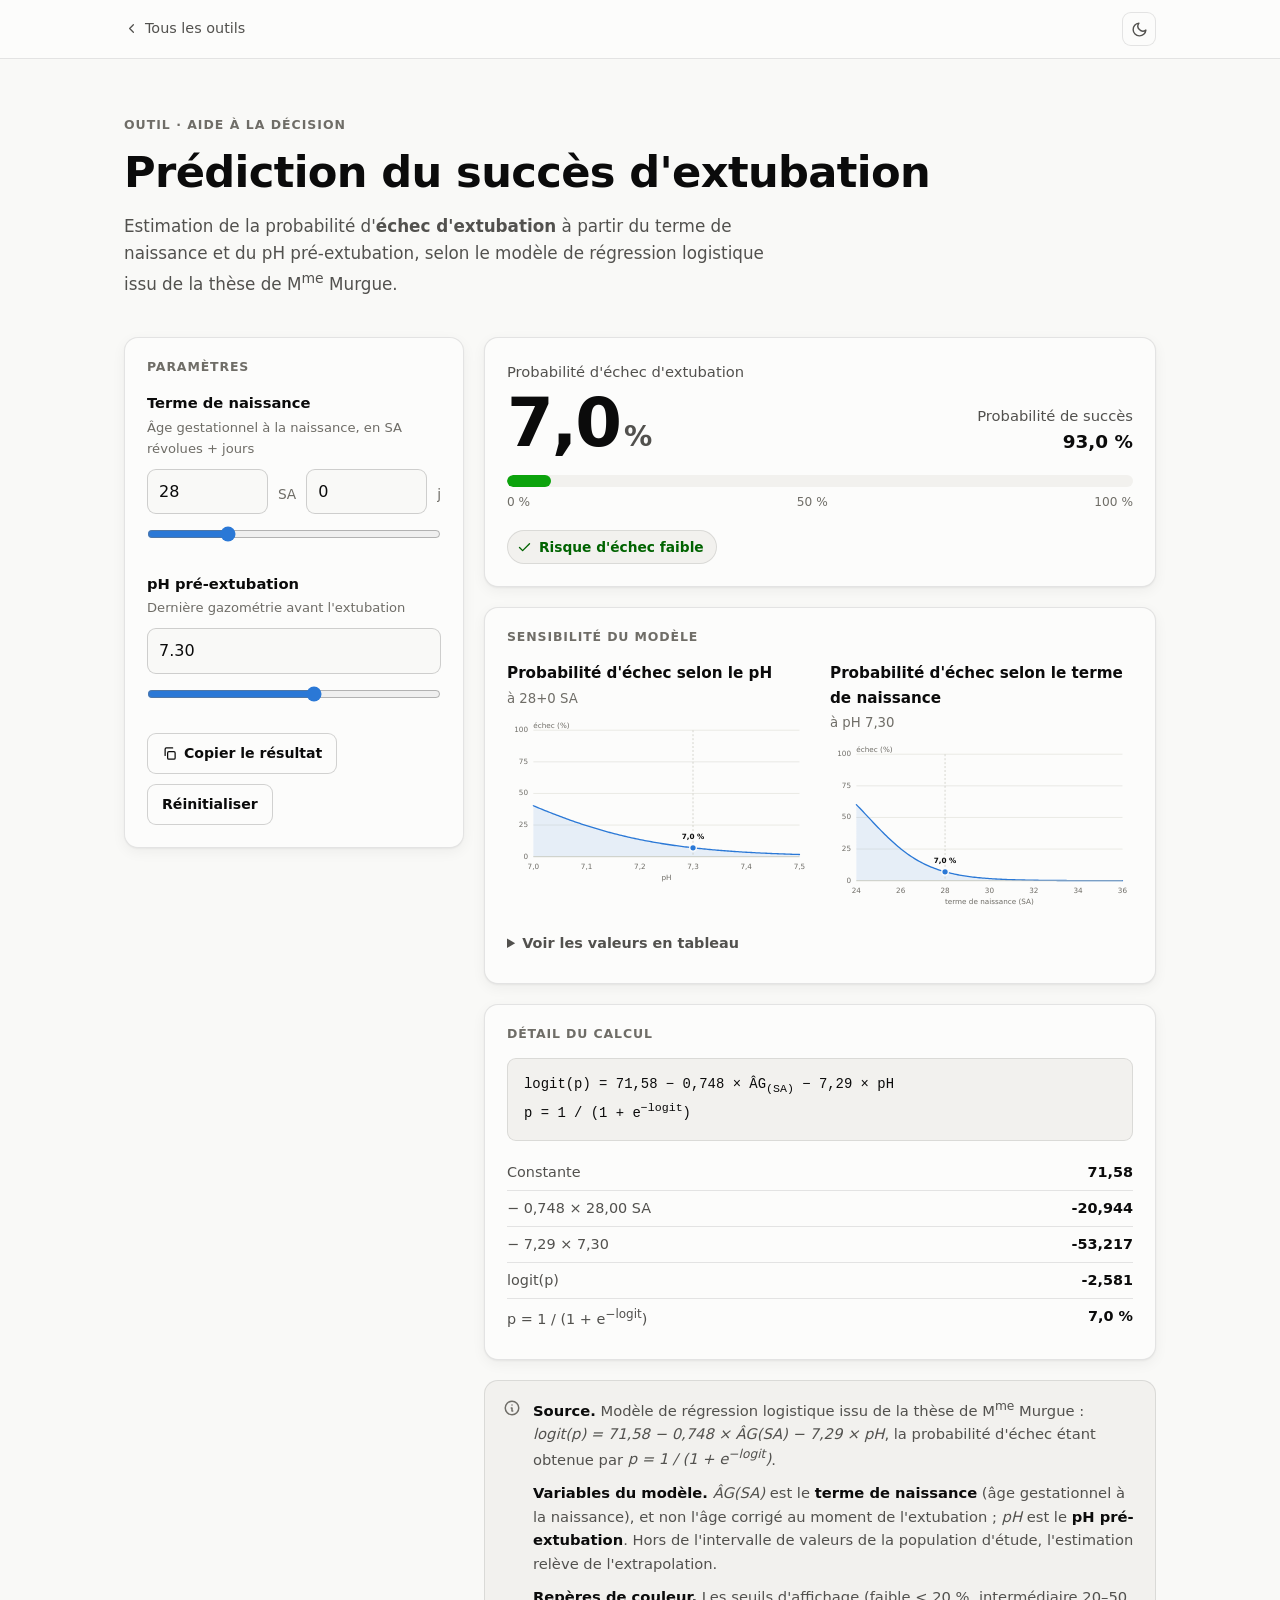
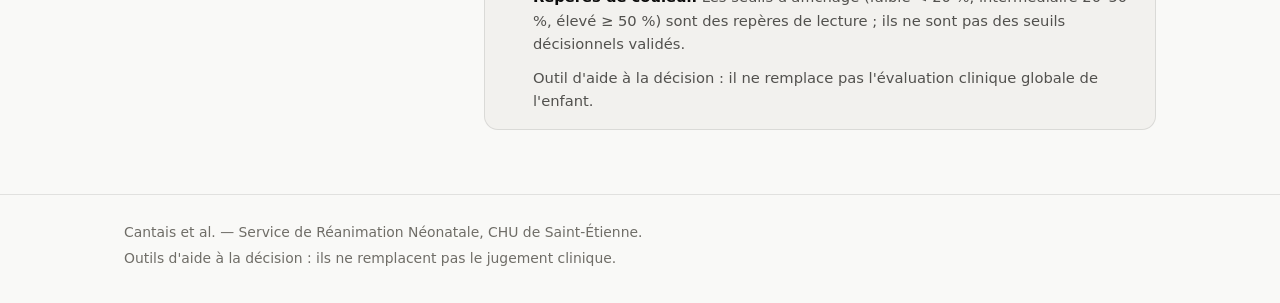
==== outils/extubation.html @ ab8a1454 "Site des outils du service de Réanimation Néonatale Page d'accueil à tuiles + premier outil : prédic" ====
<!DOCTYPE html>
<html lang="fr">
<head>
<meta charset="utf-8">
<meta name="viewport" content="width=device-width, initial-scale=1">
<title>Prédiction du succès d'extubation — Outils RNN</title>
<meta name="description" content="Probabilité d'échec d'extubation estimée à partir de l'âge gestationnel et du pH (modèle de régression logistique).">
<link rel="stylesheet" href="../assets/css/style.css">
<link rel="icon" href="data:image/svg+xml,<svg xmlns='http://www.w3.org/2000/svg' viewBox='0 0 100 100'><text y='.9em' font-size='90'>🍼</text></svg>">
<script src="../assets/js/theme.js"></script>
</head>
<body>

<header class="topbar">
  <div class="wrap topbar__inner">
    <a class="back-link" href="../index.html">
      <svg viewBox="0 0 24 24" fill="none" stroke="currentColor" stroke-width="2" stroke-linecap="round" stroke-linejoin="round" aria-hidden="true">
        <path d="M15 18l-6-6 6-6"/>
      </svg>
      Tous les outils
    </a>
    <span class="topbar__spacer"></span>
    <button class="theme-toggle" type="button" aria-label="Changer de thème">
      <svg class="icon-moon" viewBox="0 0 24 24" fill="none" stroke="currentColor" stroke-width="2" stroke-linecap="round" stroke-linejoin="round" aria-hidden="true">
        <path d="M21 12.8A9 9 0 1 1 11.2 3a7 7 0 0 0 9.8 9.8z"/>
      </svg>
      <svg class="icon-sun" viewBox="0 0 24 24" fill="none" stroke="currentColor" stroke-width="2" stroke-linecap="round" stroke-linejoin="round" aria-hidden="true">
        <circle cx="12" cy="12" r="4"/>
        <path d="M12 2v2M12 20v2M4.9 4.9l1.4 1.4M17.7 17.7l1.4 1.4M2 12h2M20 12h2M4.9 19.1l1.4-1.4M17.7 6.3l1.4-1.4"/>
      </svg>
    </button>
  </div>
</header>

<main class="wrap">

  <div class="page-head">
    <p class="eyebrow">Outil · Aide à la décision</p>
    <h1>Prédiction du succès d'extubation</h1>
    <p class="lead">
      Estimation de la probabilité d'<strong>échec d'extubation</strong> à partir du
      terme de naissance et du pH pré-extubation, selon le modèle de régression
      logistique issu de la thèse de M<sup>me</sup> Murgue.
    </p>
  </div>

  <div class="tool-grid">

    <!-- ============================ Saisie ============================ -->
    <form class="card" id="form" autocomplete="off">
      <h2 class="card__title">Paramètres</h2>

      <div class="field">
        <label class="field__label" for="ga-weeks">Terme de naissance</label>
        <span class="field__hint" id="ga-hint">Âge gestationnel à la naissance, en SA révolues + jours</span>
        <div class="inputs-row">
          <div style="flex:1 1 0">
            <input type="number" id="ga-weeks" inputmode="numeric" min="20" max="45" step="1" value="28" aria-describedby="ga-hint">
          </div>
          <span class="unit">SA</span>
          <div style="flex:1 1 0">
            <input type="number" id="ga-days" inputmode="numeric" min="0" max="6" step="1" value="0" aria-label="Jours">
          </div>
          <span class="unit">j</span>
        </div>
        <input type="range" id="ga-range" min="154" max="315" step="1" value="196" aria-label="Âge gestationnel, curseur">
        <p class="field__warn" id="ga-warn"></p>
      </div>

      <div class="field">
        <label class="field__label" for="ph">pH pré-extubation</label>
        <span class="field__hint" id="ph-hint">Dernière gazométrie avant l'extubation</span>
        <div class="inputs-row">
          <div style="flex:1 1 0">
            <input type="number" id="ph" inputmode="decimal" min="6.5" max="7.8" step="0.01" value="7.30" aria-describedby="ph-hint">
          </div>
        </div>
        <input type="range" id="ph-range" min="690" max="760" step="1" value="730" aria-label="pH, curseur">
        <p class="field__warn" id="ph-warn"></p>
      </div>

      <div style="margin-top:24px; display:flex; gap:10px; flex-wrap:wrap">
        <button class="btn" type="button" id="btn-copy">
          <svg viewBox="0 0 24 24" fill="none" stroke="currentColor" stroke-width="2" stroke-linecap="round" stroke-linejoin="round" aria-hidden="true">
            <rect x="9" y="9" width="12" height="12" rx="2"/><path d="M5 15V5a2 2 0 0 1 2-2h10"/>
          </svg>
          <span id="btn-copy-label">Copier le résultat</span>
        </button>
        <button class="btn" type="reset" id="btn-reset">Réinitialiser</button>
      </div>
    </form>

    <!-- =========================== Résultats =========================== -->
    <div class="stack">

      <section class="card result" aria-live="polite">
        <div class="result__head">
          <div>
            <p class="hero__label">Probabilité d'échec d'extubation</p>
            <p class="hero__value"><span id="out-prob">—</span><span class="pct">%</span></p>
          </div>
          <div class="hero__counter">
            Probabilité de succès<br>
            <strong id="out-success">—</strong>
          </div>
        </div>

        <div>
          <div class="meter">
            <div class="meter__fill" id="out-meter" data-level="good" style="width:0%"></div>
          </div>
          <div class="meter-scale"><span>0 %</span><span>50 %</span><span>100 %</span></div>
        </div>

        <div>
          <span class="badge" id="out-badge" data-level="good">
            <svg id="badge-icon" viewBox="0 0 24 24" fill="none" stroke="currentColor" stroke-width="2.2" stroke-linecap="round" stroke-linejoin="round" aria-hidden="true">
              <path d="M20 6L9 17l-5-5"/>
            </svg>
            <span id="badge-text">—</span>
          </span>
        </div>
      </section>

      <section class="card">
        <h2 class="card__title">Sensibilité du modèle</h2>
        <div class="charts">

          <figure class="chart" style="margin:0">
            <figcaption>
              <span class="chart__title">Probabilité d'échec selon le pH</span>
              <span class="chart__sub" id="chart-ph-sub">à âge gestationnel constant</span>
            </figcaption>
            <div class="chart__figure">
              <svg class="chart__svg" id="chart-ph" viewBox="0 0 460 250" role="img" aria-label="Courbe de la probabilité d'échec en fonction du pH"></svg>
              <div class="tooltip" id="tip-ph"></div>
            </div>
          </figure>

          <figure class="chart" style="margin:0">
            <figcaption>
              <span class="chart__title">Probabilité d'échec selon le terme de naissance</span>
              <span class="chart__sub" id="chart-ga-sub">à pH constant</span>
            </figcaption>
            <div class="chart__figure">
              <svg class="chart__svg" id="chart-ga" viewBox="0 0 460 250" role="img" aria-label="Courbe de la probabilité d'échec en fonction du terme de naissance"></svg>
              <div class="tooltip" id="tip-ga"></div>
            </div>
          </figure>

        </div>

        <details>
          <summary>Voir les valeurs en tableau</summary>
          <div class="table-scroll">
            <table>
              <caption class="sr-only">Probabilité d'échec d'extubation en fonction du pH, au terme de naissance saisi</caption>
              <thead>
                <tr><th scope="col">pH</th><th scope="col">Probabilité d'échec</th><th scope="col">Probabilité de succès</th></tr>
              </thead>
              <tbody id="table-ph"></tbody>
            </table>
          </div>
        </details>
      </section>

      <section class="card">
        <h2 class="card__title">Détail du calcul</h2>
        <p class="equation">
          logit(p) = 71,58 − 0,748 × ÂG<sub>(SA)</sub> − 7,29 × pH<br>
          p = 1 / (1 + e<sup>−logit</sup>)
        </p>
        <ul class="steps" id="steps"></ul>
      </section>

      <section class="notice">
        <svg viewBox="0 0 24 24" fill="none" stroke="currentColor" stroke-width="2" stroke-linecap="round" stroke-linejoin="round" aria-hidden="true">
          <circle cx="12" cy="12" r="9"/><path d="M12 8h.01M11 12h1v4h1"/>
        </svg>
        <div class="prose">
          <p>
            <strong>Source.</strong> Modèle de régression logistique issu de la thèse de
            M<sup>me</sup> Murgue : <em>logit(p) = 71,58 − 0,748 × ÂG(SA) − 7,29 × pH</em>,
            la probabilité d'échec étant obtenue par <em>p = 1 / (1 + e<sup>−logit</sup>)</em>.
          </p>
          <p>
            <strong>Variables du modèle.</strong> <em>ÂG(SA)</em> est le
            <strong>terme de naissance</strong> (âge gestationnel à la naissance), et non
            l'âge corrigé au moment de l'extubation ; <em>pH</em> est le <strong>pH
            pré-extubation</strong>. Hors de l'intervalle de valeurs de la population
            d'étude, l'estimation relève de l'extrapolation.
          </p>
          <p>
            <strong>Repères de couleur.</strong> Les seuils d'affichage (faible &lt; 20 %,
            intermédiaire 20–50 %, élevé ≥ 50 %) sont des repères de lecture ; ils ne sont
            pas des seuils décisionnels validés.
          </p>
          <p>
            Outil d'aide à la décision : il ne remplace pas l'évaluation clinique globale
            de l'enfant.
          </p>
        </div>
      </section>

    </div>
  </div>

</main>

<footer class="site-footer">
  <div class="wrap">
    <p>Cantais et al. — Service de Réanimation Néonatale, CHU de Saint-Étienne.</p>
    <p>Outils d'aide à la décision : ils ne remplacent pas le jugement clinique.</p>
  </div>
</footer>

<script src="../assets/js/extubation.js"></script>
</body>
</html>
---- assets/css/style.css ----
/* ==========================================================================
   Outils RNN — feuille de style commune
   Service de Réanimation Néonatale, CHU de Saint-Étienne
   ========================================================================== */

/* --- Jetons de couleur ---------------------------------------------------
   Le thème clair est défini sur :root nu. Le thème sombre est redéfini deux
   fois : sous prefers-color-scheme (réglage système) et sous [data-theme]
   (bascule manuelle), pour que la bascule gagne dans les deux sens.        */

:root {
  color-scheme: light;

  --plane:        #f9f9f7;
  --surface:      #fcfcfb;
  --surface-2:    #f2f1ee;
  --text-1:       #0b0b0b;
  --text-2:       #52514e;
  --muted:        #6f6d67;
  --border:       rgba(11, 11, 11, 0.10);
  --border-strong:rgba(11, 11, 11, 0.18);
  --grid:         #e1e0d9;
  --axis:         #c3c2b7;

  --accent:       #2a78d6;
  --accent-ink:   #184f95;
  --accent-wash:  rgba(42, 120, 214, 0.10);

  --series-1:     #2a78d6;

  --good:         #0ca30c;
  --warn:         #fab219;
  --crit:         #d03b3b;
  --good-ink:     #006300;
  --warn-ink:     #8a5a00;
  --crit-ink:     #a52323;

  --shadow-1: 0 1px 2px rgba(11, 11, 11, 0.05), 0 4px 14px rgba(11, 11, 11, 0.05);
  --shadow-2: 0 2px 4px rgba(11, 11, 11, 0.06), 0 12px 30px rgba(11, 11, 11, 0.10);

  --radius:   14px;
  --radius-s: 9px;
  --maxw:     1080px;

  --sans: system-ui, -apple-system, "Segoe UI", Roboto, sans-serif;
}

@media (prefers-color-scheme: dark) {
  :root:not([data-theme="light"]) {
    color-scheme: dark;

    --plane:        #0d0d0d;
    --surface:      #1a1a19;
    --surface-2:    #232322;
    --text-1:       #ffffff;
    --text-2:       #c3c2b7;
    --muted:        #939189;
    --border:       rgba(255, 255, 255, 0.10);
    --border-strong:rgba(255, 255, 255, 0.20);
    --grid:         #2c2c2a;
    --axis:         #383835;

    --accent:       #3987e5;
    --accent-ink:   #9ec5f4;
    --accent-wash:  rgba(57, 135, 229, 0.14);

    --series-1:     #3987e5;

    --good-ink:     #0ca30c;
    --warn-ink:     #fab219;
    --crit-ink:     #e06a6a;

    --shadow-1: 0 1px 2px rgba(0, 0, 0, 0.4);
    --shadow-2: 0 2px 4px rgba(0, 0, 0, 0.4), 0 12px 30px rgba(0, 0, 0, 0.5);
  }
}

:root[data-theme="dark"] {
  color-scheme: dark;

  --plane:        #0d0d0d;
  --surface:      #1a1a19;
  --surface-2:    #232322;
  --text-1:       #ffffff;
  --text-2:       #c3c2b7;
  --muted:        #939189;
  --border:       rgba(255, 255, 255, 0.10);
  --border-strong:rgba(255, 255, 255, 0.20);
  --grid:         #2c2c2a;
  --axis:         #383835;

  --accent:       #3987e5;
  --accent-ink:   #9ec5f4;
  --accent-wash:  rgba(57, 135, 229, 0.14);

  --series-1:     #3987e5;

  --good-ink:     #0ca30c;
  --warn-ink:     #fab219;
  --crit-ink:     #e06a6a;

  --shadow-1: 0 1px 2px rgba(0, 0, 0, 0.4);
  --shadow-2: 0 2px 4px rgba(0, 0, 0, 0.4), 0 12px 30px rgba(0, 0, 0, 0.5);
}

/* --- Base ---------------------------------------------------------------- */

*, *::before, *::after { box-sizing: border-box; }

html { -webkit-text-size-adjust: 100%; }

body {
  margin: 0;
  font-family: var(--sans);
  font-size: 16px;
  line-height: 1.6;
  color: var(--text-1);
  background: var(--plane);
  -webkit-font-smoothing: antialiased;
}

h1, h2, h3 { line-height: 1.2; margin: 0; font-weight: 640; letter-spacing: -0.015em; }
p { margin: 0; }
a { color: var(--accent); }

.wrap {
  width: 100%;
  max-width: var(--maxw);
  margin: 0 auto;
  padding: 0 24px;
}

/* --- Barre supérieure ---------------------------------------------------- */

.topbar {
  border-bottom: 1px solid var(--border);
  background: var(--surface);
}

.topbar__inner {
  display: flex;
  align-items: center;
  gap: 16px;
  min-height: 58px;
}

.brand {
  display: inline-flex;
  align-items: center;
  gap: 10px;
  font-weight: 620;
  font-size: 0.95rem;
  color: var(--text-1);
  text-decoration: none;
  letter-spacing: -0.01em;
}

.brand__mark {
  display: grid;
  place-items: center;
  width: 28px;
  height: 28px;
  border-radius: 8px;
  background: var(--accent-wash);
  color: var(--accent);
  flex: 0 0 auto;
}

.brand__mark svg { width: 17px; height: 17px; }

.topbar__spacer { flex: 1 1 auto; }

.theme-toggle {
  display: inline-grid;
  place-items: center;
  width: 34px;
  height: 34px;
  padding: 0;
  border: 1px solid var(--border);
  border-radius: 9px;
  background: var(--surface);
  color: var(--text-2);
  cursor: pointer;
}
.theme-toggle:hover { background: var(--surface-2); color: var(--text-1); }
.theme-toggle svg { width: 17px; height: 17px; }
.theme-toggle .icon-sun { display: none; }
:root[data-theme="dark"] .theme-toggle .icon-sun { display: block; }
:root[data-theme="dark"] .theme-toggle .icon-moon { display: none; }
@media (prefers-color-scheme: dark) {
  :root:not([data-theme="light"]) .theme-toggle .icon-sun { display: block; }
  :root:not([data-theme="light"]) .theme-toggle .icon-moon { display: none; }
}

.back-link {
  display: inline-flex;
  align-items: center;
  gap: 6px;
  font-size: 0.9rem;
  color: var(--text-2);
  text-decoration: none;
}
.back-link:hover { color: var(--text-1); }
.back-link svg { width: 15px; height: 15px; }

/* --- En-tête de page ----------------------------------------------------- */

.page-head { padding: 56px 0 8px; }

.eyebrow {
  font-size: 0.78rem;
  font-weight: 600;
  letter-spacing: 0.08em;
  text-transform: uppercase;
  color: var(--muted);
  margin-bottom: 12px;
}

.page-head h1 { font-size: clamp(1.85rem, 1.2rem + 2.4vw, 2.7rem); }

.lead {
  margin-top: 14px;
  max-width: 62ch;
  font-size: 1.05rem;
  color: var(--text-2);
}

/* --- Grille de tuiles ---------------------------------------------------- */

.tiles {
  display: grid;
  grid-template-columns: repeat(auto-fill, minmax(272px, 1fr));
  gap: 18px;
  padding: 36px 0 8px;
  list-style: none;
  margin: 0;
}

.tile {
  display: flex;
  flex-direction: column;
  gap: 12px;
  height: 100%;
  padding: 22px;
  border: 1px solid var(--border);
  border-radius: var(--radius);
  background: var(--surface);
  box-shadow: var(--shadow-1);
  color: inherit;
  text-decoration: none;
  transition: transform 140ms ease, box-shadow 140ms ease, border-color 140ms ease;
}
.tile:hover {
  transform: translateY(-2px);
  box-shadow: var(--shadow-2);
  border-color: var(--border-strong);
}
.tile:focus-visible { outline: 2px solid var(--accent); outline-offset: 3px; }

.tile__icon {
  display: grid;
  place-items: center;
  width: 40px;
  height: 40px;
  border-radius: 11px;
  background: var(--accent-wash);
  color: var(--accent);
}
.tile__icon svg { width: 21px; height: 21px; }

.tile__title { font-size: 1.08rem; font-weight: 640; }
.tile__desc { font-size: 0.93rem; color: var(--text-2); }

.tile__foot {
  margin-top: auto;
  padding-top: 8px;
  display: flex;
  align-items: center;
  gap: 8px;
  flex-wrap: wrap;
}

.tag {
  display: inline-block;
  padding: 3px 9px;
  border-radius: 999px;
  background: var(--surface-2);
  border: 1px solid var(--border);
  font-size: 0.74rem;
  font-weight: 560;
  color: var(--text-2);
}

.tile--soon {
  border-style: dashed;
  box-shadow: none;
  background: transparent;
  cursor: default;
}
.tile--soon:hover { transform: none; box-shadow: none; border-color: var(--border); }
.tile--soon .tile__icon { background: var(--surface-2); color: var(--muted); }
.tile--soon .tile__title { color: var(--text-2); }

/* --- Cartes -------------------------------------------------------------- */

.card {
  padding: 22px;
  border: 1px solid var(--border);
  border-radius: var(--radius);
  background: var(--surface);
  box-shadow: var(--shadow-1);
}

.card__title {
  font-size: 0.78rem;
  font-weight: 620;
  letter-spacing: 0.07em;
  text-transform: uppercase;
  color: var(--muted);
  margin-bottom: 16px;
}

/* --- Mise en page de l'outil --------------------------------------------- */

.tool-grid {
  display: grid;
  grid-template-columns: minmax(0, 340px) minmax(0, 1fr);
  gap: 20px;
  align-items: start;
  padding: 32px 0 0;
}

@media (min-width: 861px) {
  .tool-grid > form { position: sticky; top: 20px; }
}

@media (max-width: 860px) {
  .tool-grid { grid-template-columns: minmax(0, 1fr); }
}

/* --- Formulaire ---------------------------------------------------------- */

.field + .field { margin-top: 22px; }

.field__label {
  display: block;
  font-size: 0.92rem;
  font-weight: 600;
  margin-bottom: 2px;
}

.field__hint {
  display: block;
  font-size: 0.82rem;
  color: var(--muted);
  margin-bottom: 10px;
}

.inputs-row { display: flex; align-items: flex-end; gap: 10px; }
.inputs-row .unit { font-size: 0.86rem; color: var(--muted); padding-bottom: 9px; }

input[type="number"] {
  width: 100%;
  min-width: 0;
  padding: 9px 11px;
  font: inherit;
  font-variant-numeric: tabular-nums;
  color: var(--text-1);
  background: var(--plane);
  border: 1px solid var(--border-strong);
  border-radius: var(--radius-s);
}
input[type="number"]:focus-visible {
  outline: 2px solid var(--accent);
  outline-offset: 1px;
  border-color: transparent;
}

input[type="range"] {
  width: 100%;
  margin: 12px 0 0;
  accent-color: var(--accent);
}

.field__warn {
  display: none;
  margin-top: 8px;
  font-size: 0.83rem;
  color: var(--warn-ink);
}
.field__warn.is-visible { display: block; }

/* --- Résultat ------------------------------------------------------------ */

.result { display: flex; flex-direction: column; gap: 18px; }

.result__head {
  display: flex;
  align-items: flex-end;
  justify-content: space-between;
  gap: 20px;
  flex-wrap: wrap;
}

.hero__label { font-size: 0.92rem; color: var(--text-2); }

.hero__value {
  font-size: clamp(3rem, 2rem + 5vw, 4.2rem);
  font-weight: 660;
  line-height: 1;
  letter-spacing: -0.03em;
  margin-top: 6px;
}

.hero__value .pct { font-size: 0.42em; font-weight: 600; margin-left: 4px; color: var(--text-2); }

.hero__counter { font-size: 0.92rem; color: var(--text-2); text-align: right; }
@media (max-width: 520px) { .hero__counter { text-align: left; } }
.hero__counter strong { font-weight: 640; color: var(--text-1); font-size: 1.15rem; }

.badge {
  display: inline-flex;
  align-items: center;
  gap: 7px;
  padding: 5px 12px 5px 9px;
  border-radius: 999px;
  border: 1px solid var(--border);
  background: var(--surface-2);
  font-size: 0.86rem;
  font-weight: 600;
}
.badge svg { width: 15px; height: 15px; flex: 0 0 auto; }
.badge[data-level="good"] { color: var(--good-ink); }
.badge[data-level="warn"] { color: var(--warn-ink); }
.badge[data-level="crit"] { color: var(--crit-ink); }

/* Jauge : la piste est un pas clair de la même rampe que le remplissage. */
.meter {
  position: relative;
  height: 12px;
  border-radius: 999px;
  background: var(--surface-2);
  overflow: hidden;
}
.meter__fill {
  height: 100%;
  border-radius: 999px;
  background: var(--good);
  transition: width 200ms ease, background-color 200ms ease;
}
.meter__fill[data-level="warn"] { background: var(--warn); }
.meter__fill[data-level="crit"] { background: var(--crit); }

.meter-scale {
  display: flex;
  justify-content: space-between;
  margin-top: 6px;
  font-size: 0.76rem;
  color: var(--muted);
  font-variant-numeric: tabular-nums;
}

/* --- Graphiques ---------------------------------------------------------- */

.charts {
  display: grid;
  grid-template-columns: repeat(auto-fit, minmax(280px, 1fr));
  gap: 20px;
}

.chart__title { display: block; font-size: 0.95rem; font-weight: 620; }
.chart__sub { display: block; font-size: 0.83rem; color: var(--muted); margin-top: 2px; }

.chart__figure { position: relative; margin: 12px 0 0; }
.chart__svg { display: block; width: 100%; height: auto; overflow: visible; }

/* Marques SVG : traits fins, grille en retrait, texte en jetons de texte
   (jamais en couleur de série). */
.chart__svg text {
  font-size: 11px;
  fill: var(--muted);
  font-variant-numeric: tabular-nums;
}
.chart__svg .grid     { stroke: var(--grid); stroke-width: 1; }
.chart__svg .axis     { stroke: var(--axis); stroke-width: 1; }
.chart__svg .area     { fill: var(--series-1); opacity: 0.10; stroke: none; }
.chart__svg .line     { fill: none; stroke: var(--series-1); stroke-width: 2; stroke-linejoin: round; stroke-linecap: round; }
.chart__svg .dot      { fill: var(--series-1); stroke: var(--surface); stroke-width: 2; }
.chart__svg .marker   { stroke: var(--axis); stroke-width: 1; stroke-dasharray: 3 3; }
.chart__svg .crosshair{ stroke: var(--axis); stroke-width: 1; opacity: 0; }
.chart__svg .crosshair.is-visible { opacity: 1; }
.chart__svg .hover-dot { fill: var(--series-1); stroke: var(--surface); stroke-width: 2; opacity: 0; }
.chart__svg .hover-dot.is-visible { opacity: 1; }
.chart__svg .hit      { fill: transparent; cursor: crosshair; }
/* Étiquette directe : liseré de la couleur de surface pour rester lisible
   là où elle croise la courbe (même principe que l'anneau des marqueurs). */
.chart__svg .value-label {
  fill: var(--text-1);
  font-weight: 620;
  stroke: var(--surface);
  stroke-width: 3;
  paint-order: stroke;
}

.tooltip {
  position: absolute;
  z-index: 2;
  pointer-events: none;
  opacity: 0;
  transform: translate(-50%, -100%);
  padding: 6px 9px;
  border-radius: 8px;
  border: 1px solid var(--border);
  background: var(--surface);
  box-shadow: var(--shadow-2);
  font-size: 0.8rem;
  font-variant-numeric: tabular-nums;
  color: var(--text-1);
  white-space: nowrap;
  transition: opacity 100ms ease;
}
.tooltip.is-visible { opacity: 1; }

/* --- Détail du calcul & tableau ------------------------------------------ */

.equation {
  margin: 0;
  padding: 14px 16px;
  border-radius: var(--radius-s);
  background: var(--surface-2);
  border: 1px solid var(--border);
  font-family: ui-monospace, SFMono-Regular, Menlo, Consolas, monospace;
  font-size: 0.87rem;
  line-height: 1.7;
  color: var(--text-1);
  overflow-x: auto;
}

.steps {
  margin: 14px 0 0;
  padding: 0;
  list-style: none;
  font-size: 0.9rem;
  color: var(--text-2);
}
.steps li { display: flex; justify-content: space-between; gap: 16px; padding: 6px 0; border-bottom: 1px solid var(--border); }
.steps li:last-child { border-bottom: 0; }
.steps b { font-weight: 620; color: var(--text-1); font-variant-numeric: tabular-nums; }

details { margin-top: 16px; }
summary {
  cursor: pointer;
  font-size: 0.9rem;
  font-weight: 600;
  color: var(--text-2);
  padding: 6px 0;
}
summary:hover { color: var(--text-1); }

.table-scroll { overflow-x: auto; margin-top: 10px; }

table {
  width: 100%;
  border-collapse: collapse;
  font-size: 0.87rem;
  font-variant-numeric: tabular-nums;
}
th, td { text-align: right; padding: 7px 10px; border-bottom: 1px solid var(--border); white-space: nowrap; }
th:first-child, td:first-child { text-align: left; }
thead th { color: var(--muted); font-weight: 600; font-size: 0.8rem; }
tbody tr.is-current { background: var(--accent-wash); }
tbody tr.is-current td { font-weight: 620; color: var(--text-1); }

/* --- Notes & avertissement ----------------------------------------------- */

.prose { font-size: 0.92rem; color: var(--text-2); }
.prose p + p { margin-top: 10px; }
.prose strong { color: var(--text-1); font-weight: 620; }

.notice {
  display: flex;
  gap: 12px;
  padding: 16px 18px;
  border-radius: var(--radius);
  border: 1px solid var(--border);
  background: var(--surface-2);
  font-size: 0.9rem;
  color: var(--text-2);
}
.notice svg { width: 18px; height: 18px; flex: 0 0 auto; margin-top: 2px; color: var(--muted); }
.notice strong { color: var(--text-1); font-weight: 620; }

.btn {
  display: inline-flex;
  align-items: center;
  gap: 7px;
  padding: 8px 14px;
  border: 1px solid var(--border-strong);
  border-radius: var(--radius-s);
  background: var(--surface);
  color: var(--text-1);
  font: inherit;
  font-size: 0.88rem;
  font-weight: 560;
  cursor: pointer;
}
.btn:hover { background: var(--surface-2); }
.btn svg { width: 15px; height: 15px; }

.stack { display: flex; flex-direction: column; gap: 20px; }

/* --- Pied de page -------------------------------------------------------- */

.site-footer {
  margin-top: 64px;
  padding: 26px 0 34px;
  border-top: 1px solid var(--border);
  font-size: 0.87rem;
  color: var(--muted);
}
.site-footer p + p { margin-top: 4px; }

.sr-only {
  position: absolute;
  width: 1px; height: 1px;
  padding: 0; margin: -1px;
  overflow: hidden;
  clip: rect(0 0 0 0);
  white-space: nowrap;
  border: 0;
}

@media print {
  .topbar, .theme-toggle, .btn, input[type="range"] { display: none !important; }
  body { background: #fff; }
  .card, .tile { box-shadow: none; }
}
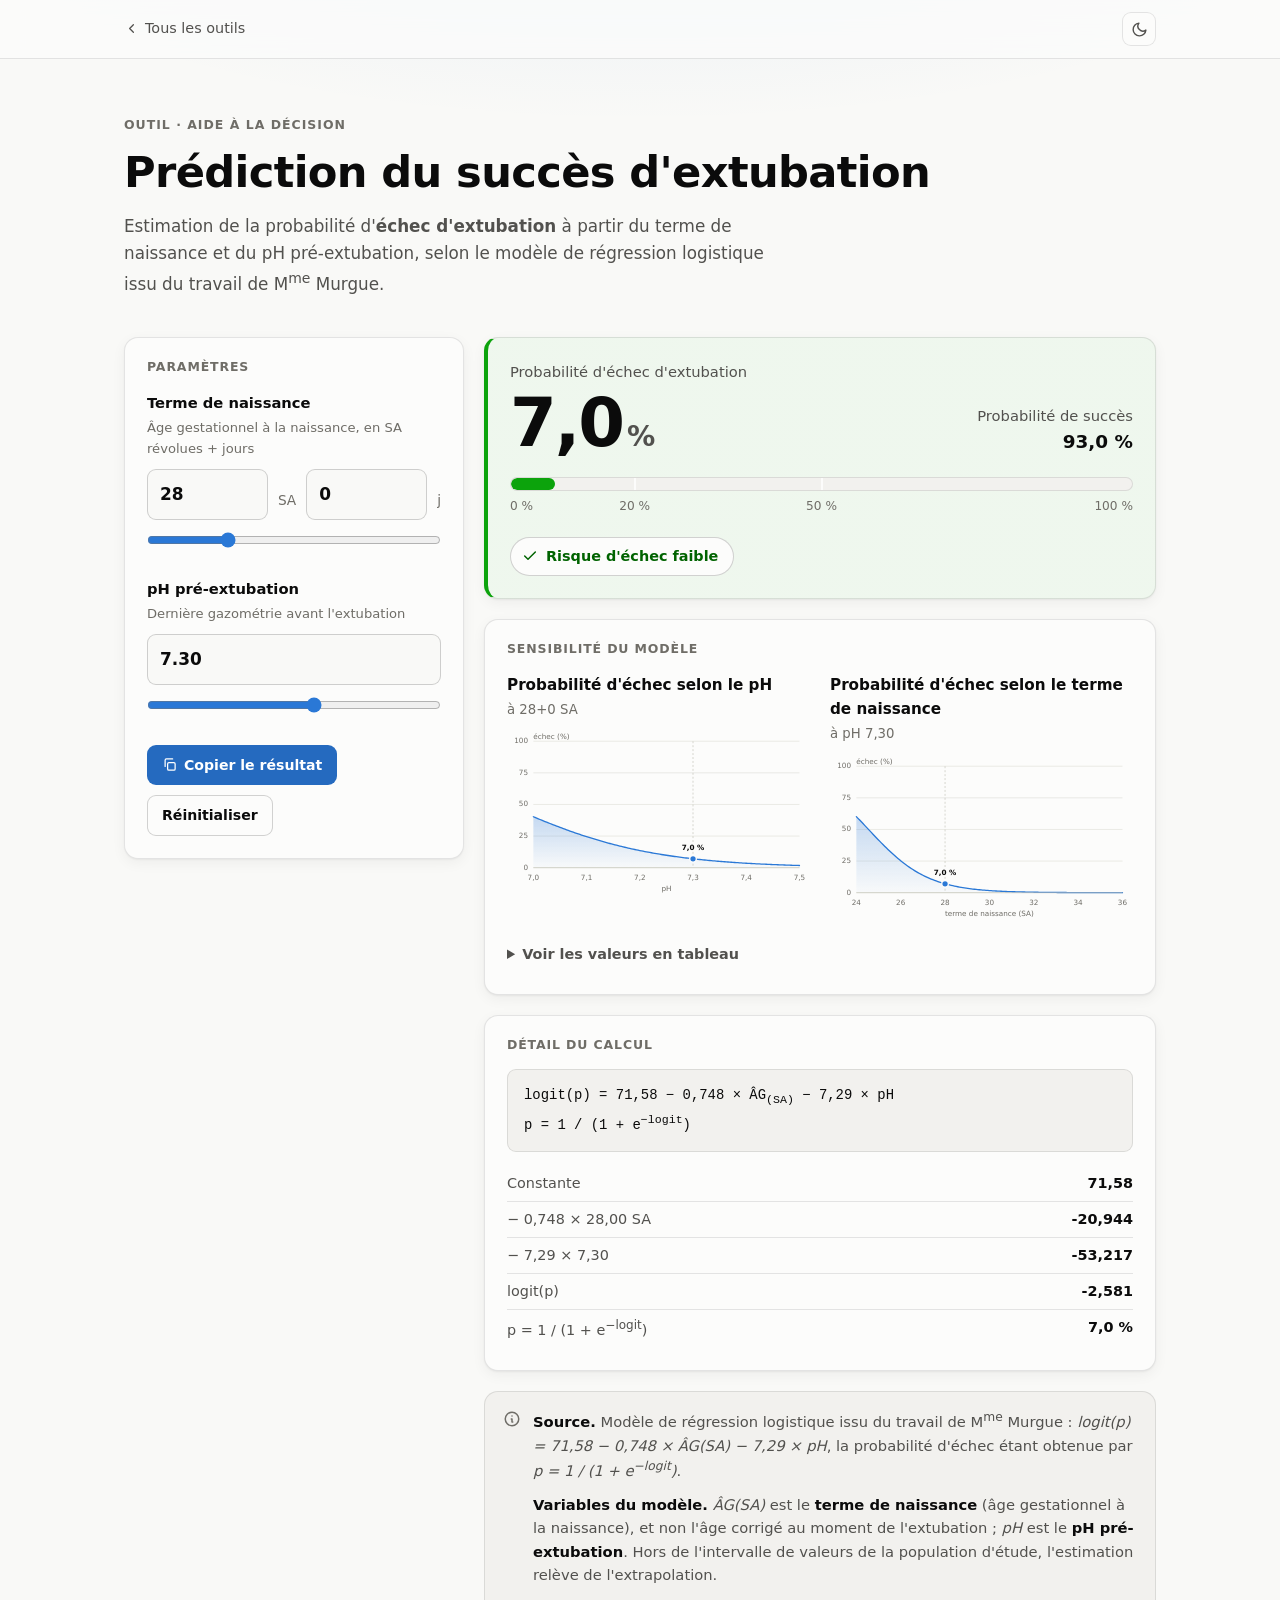
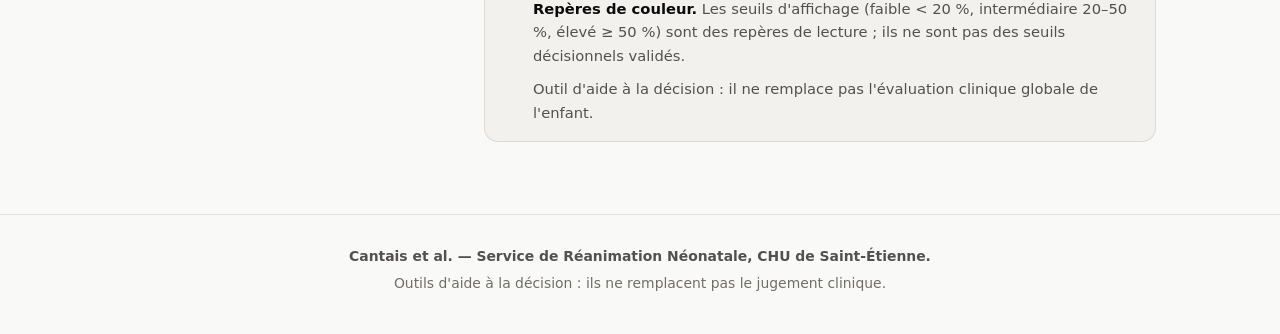
==== commit 04d11abf: "Passe graphique et libellés - « thèse » remplacé par « travail de Mme Murgue » partout - pied de pag" ====
--- a/outils/extubation.html
+++ b/outils/extubation.html
@@ -4,7 +4,7 @@
 <meta charset="utf-8">
 <meta name="viewport" content="width=device-width, initial-scale=1">
 <title>Prédiction du succès d'extubation — Outils RNN</title>
-<meta name="description" content="Probabilité d'échec d'extubation estimée à partir de l'âge gestationnel et du pH (modèle de régression logistique).">
+<meta name="description" content="Probabilité d'échec d'extubation estimée à partir du terme de naissance et du pH pré-extubation (modèle de régression logistique).">
 <link rel="stylesheet" href="../assets/css/style.css">
 <link rel="icon" href="data:image/svg+xml,<svg xmlns='http://www.w3.org/2000/svg' viewBox='0 0 100 100'><text y='.9em' font-size='90'>🍼</text></svg>">
 <script src="../assets/js/theme.js"></script>
@@ -40,7 +40,7 @@
     <p class="lead">
       Estimation de la probabilité d'<strong>échec d'extubation</strong> à partir du
       terme de naissance et du pH pré-extubation, selon le modèle de régression
-      logistique issu de la thèse de M<sup>me</sup> Murgue.
+      logistique issu du travail de M<sup>me</sup> Murgue.
     </p>
   </div>
 
@@ -80,7 +80,7 @@
       </div>
 
       <div style="margin-top:24px; display:flex; gap:10px; flex-wrap:wrap">
-        <button class="btn" type="button" id="btn-copy">
+        <button class="btn btn--primary" type="button" id="btn-copy">
           <svg viewBox="0 0 24 24" fill="none" stroke="currentColor" stroke-width="2" stroke-linecap="round" stroke-linejoin="round" aria-hidden="true">
             <rect x="9" y="9" width="12" height="12" rx="2"/><path d="M5 15V5a2 2 0 0 1 2-2h10"/>
           </svg>
@@ -93,7 +93,7 @@
     <!-- =========================== Résultats =========================== -->
     <div class="stack">
 
-      <section class="card result" aria-live="polite">
+      <section class="card result" id="result-card" data-level="good" aria-live="polite">
         <div class="result__head">
           <div>
             <p class="hero__label">Probabilité d'échec d'extubation</p>
@@ -108,8 +108,15 @@
         <div>
           <div class="meter">
             <div class="meter__fill" id="out-meter" data-level="good" style="width:0%"></div>
-          </div>
-          <div class="meter-scale"><span>0 %</span><span>50 %</span><span>100 %</span></div>
+            <span class="meter__tick" style="left:20%"></span>
+            <span class="meter__tick" style="left:50%"></span>
+          </div>
+          <div class="meter-scale">
+            <span class="at-start">0 %</span>
+            <span style="left:20%">20 %</span>
+            <span style="left:50%">50 %</span>
+            <span class="at-end">100 %</span>
+          </div>
         </div>
 
         <div>
@@ -129,7 +136,7 @@
           <figure class="chart" style="margin:0">
             <figcaption>
               <span class="chart__title">Probabilité d'échec selon le pH</span>
-              <span class="chart__sub" id="chart-ph-sub">à âge gestationnel constant</span>
+              <span class="chart__sub" id="chart-ph-sub">à terme de naissance constant</span>
             </figcaption>
             <div class="chart__figure">
               <svg class="chart__svg" id="chart-ph" viewBox="0 0 460 250" role="img" aria-label="Courbe de la probabilité d'échec en fonction du pH"></svg>
@@ -179,7 +186,7 @@
         </svg>
         <div class="prose">
           <p>
-            <strong>Source.</strong> Modèle de régression logistique issu de la thèse de
+            <strong>Source.</strong> Modèle de régression logistique issu du travail de
             M<sup>me</sup> Murgue : <em>logit(p) = 71,58 − 0,748 × ÂG(SA) − 7,29 × pH</em>,
             la probabilité d'échec étant obtenue par <em>p = 1 / (1 + e<sup>−logit</sup>)</em>.
           </p>
@@ -209,7 +216,7 @@
 
 <footer class="site-footer">
   <div class="wrap">
-    <p>Cantais et al. — Service de Réanimation Néonatale, CHU de Saint-Étienne.</p>
+    <p class="credit">Cantais et al. — Service de Réanimation Néonatale, CHU de Saint-Étienne.</p>
     <p>Outils d'aide à la décision : ils ne remplacent pas le jugement clinique.</p>
   </div>
 </footer>
--- a/assets/css/style.css
+++ b/assets/css/style.css
@@ -24,7 +24,9 @@
 
   --accent:       #2a78d6;
   --accent-ink:   #184f95;
+  --accent-solid: #256abf;
   --accent-wash:  rgba(42, 120, 214, 0.10);
+  --topbar-bg:    rgba(252, 252, 251, 0.78);
 
   --series-1:     #2a78d6;
 
@@ -34,6 +36,9 @@
   --good-ink:     #006300;
   --warn-ink:     #8a5a00;
   --crit-ink:     #a52323;
+  --wash-good:    rgba(12, 163, 12, 0.055);
+  --wash-warn:    rgba(250, 178, 25, 0.10);
+  --wash-crit:    rgba(208, 59, 59, 0.055);
 
   --shadow-1: 0 1px 2px rgba(11, 11, 11, 0.05), 0 4px 14px rgba(11, 11, 11, 0.05);
   --shadow-2: 0 2px 4px rgba(11, 11, 11, 0.06), 0 12px 30px rgba(11, 11, 11, 0.10);
@@ -62,13 +67,18 @@
 
     --accent:       #3987e5;
     --accent-ink:   #9ec5f4;
+    --accent-solid: #256abf;
     --accent-wash:  rgba(57, 135, 229, 0.14);
+    --topbar-bg:    rgba(26, 26, 25, 0.72);
 
     --series-1:     #3987e5;
 
     --good-ink:     #0ca30c;
     --warn-ink:     #fab219;
     --crit-ink:     #e06a6a;
+    --wash-good:    rgba(12, 163, 12, 0.09);
+    --wash-warn:    rgba(250, 178, 25, 0.055);
+    --wash-crit:    rgba(224, 106, 106, 0.09);
 
     --shadow-1: 0 1px 2px rgba(0, 0, 0, 0.4);
     --shadow-2: 0 2px 4px rgba(0, 0, 0, 0.4), 0 12px 30px rgba(0, 0, 0, 0.5);
@@ -91,13 +101,18 @@
 
   --accent:       #3987e5;
   --accent-ink:   #9ec5f4;
+  --accent-solid: #256abf;
   --accent-wash:  rgba(57, 135, 229, 0.14);
+  --topbar-bg:    rgba(26, 26, 25, 0.72);
 
   --series-1:     #3987e5;
 
   --good-ink:     #0ca30c;
   --warn-ink:     #fab219;
   --crit-ink:     #e06a6a;
+  --wash-good:    rgba(12, 163, 12, 0.09);
+  --wash-warn:    rgba(250, 178, 25, 0.055);
+  --wash-crit:    rgba(224, 106, 106, 0.09);
 
   --shadow-1: 0 1px 2px rgba(0, 0, 0, 0.4);
   --shadow-2: 0 2px 4px rgba(0, 0, 0, 0.4), 0 12px 30px rgba(0, 0, 0, 0.5);
@@ -115,7 +130,11 @@
   font-size: 16px;
   line-height: 1.6;
   color: var(--text-1);
-  background: var(--plane);
+  /* Halo d'accent très diffus en haut de page, puis le plan uni. */
+  background:
+    radial-gradient(1100px 420px at 50% -180px, var(--accent-wash), transparent 72%),
+    var(--plane);
+  background-attachment: fixed;
   -webkit-font-smoothing: antialiased;
 }
 
@@ -133,8 +152,13 @@
 /* --- Barre supérieure ---------------------------------------------------- */
 
 .topbar {
+  position: sticky;
+  top: 0;
+  z-index: 20;
   border-bottom: 1px solid var(--border);
-  background: var(--surface);
+  background: var(--topbar-bg);
+  -webkit-backdrop-filter: saturate(180%) blur(12px);
+  backdrop-filter: saturate(180%) blur(12px);
 }
 
 .topbar__inner {
@@ -260,25 +284,47 @@
 .tile__icon {
   display: grid;
   place-items: center;
-  width: 40px;
-  height: 40px;
-  border-radius: 11px;
+  width: 46px;
+  height: 46px;
+  border-radius: 13px;
   background: var(--accent-wash);
+  border: 1px solid var(--border);
   color: var(--accent);
-}
-.tile__icon svg { width: 21px; height: 21px; }
+  transition: background-color 140ms ease, color 140ms ease, border-color 140ms ease;
+}
+.tile__icon svg { width: 23px; height: 23px; }
+.tile:hover .tile__icon {
+  background: var(--accent-solid);
+  border-color: transparent;
+  color: #fff;
+}
+
+.tile__cta {
+  display: flex;
+  align-items: center;
+  justify-content: flex-end;
+  gap: 5px;
+  padding-top: 12px;
+  border-top: 1px solid var(--border);
+  font-size: 0.84rem;
+  font-weight: 600;
+  color: var(--accent);
+}
+.tile__cta svg { width: 14px; height: 14px; transition: transform 140ms ease; }
+.tile:hover .tile__cta svg { transform: translateX(3px); }
 
 .tile__title { font-size: 1.08rem; font-weight: 640; }
 .tile__desc { font-size: 0.93rem; color: var(--text-2); }
 
 .tile__foot {
   margin-top: auto;
-  padding-top: 8px;
+  padding-top: 10px;
   display: flex;
-  align-items: center;
-  gap: 8px;
-  flex-wrap: wrap;
-}
+  flex-direction: column;
+  gap: 12px;
+}
+
+.tile__tags { display: flex; align-items: center; gap: 8px; flex-wrap: wrap; }
 
 .tag {
   display: inline-block;
@@ -362,8 +408,10 @@
 input[type="number"] {
   width: 100%;
   min-width: 0;
-  padding: 9px 11px;
+  padding: 11px 12px;
   font: inherit;
+  font-size: 1.06rem;
+  font-weight: 560;
   font-variant-numeric: tabular-nums;
   color: var(--text-1);
   background: var(--plane);
@@ -392,7 +440,24 @@
 
 /* --- Résultat ------------------------------------------------------------ */
 
-.result { display: flex; flex-direction: column; gap: 18px; }
+/* La carte de résultat prend un liseré et un fond très légèrement teintés par
+   le niveau ; la couleur double le libellé et l'icône, elle ne les remplace pas. */
+.result {
+  display: flex;
+  flex-direction: column;
+  gap: 20px;
+  border-left: 4px solid var(--good);
+  background: linear-gradient(var(--wash-good), var(--wash-good)), var(--surface);
+  transition: border-color 200ms ease, background-color 200ms ease;
+}
+.result[data-level="warn"] {
+  border-left-color: var(--warn);
+  background: linear-gradient(var(--wash-warn), var(--wash-warn)), var(--surface);
+}
+.result[data-level="crit"] {
+  border-left-color: var(--crit);
+  background: linear-gradient(var(--wash-crit), var(--wash-crit)), var(--surface);
+}
 
 .result__head {
   display: flex;
@@ -421,44 +486,58 @@
 .badge {
   display: inline-flex;
   align-items: center;
-  gap: 7px;
-  padding: 5px 12px 5px 9px;
+  gap: 8px;
+  padding: 7px 15px 7px 11px;
   border-radius: 999px;
-  border: 1px solid var(--border);
-  background: var(--surface-2);
-  font-size: 0.86rem;
-  font-weight: 600;
-}
-.badge svg { width: 15px; height: 15px; flex: 0 0 auto; }
+  border: 1px solid var(--border-strong);
+  background: var(--surface);
+  font-size: 0.9rem;
+  font-weight: 620;
+}
+.badge svg { width: 16px; height: 16px; flex: 0 0 auto; }
 .badge[data-level="good"] { color: var(--good-ink); }
 .badge[data-level="warn"] { color: var(--warn-ink); }
 .badge[data-level="crit"] { color: var(--crit-ink); }
 
-/* Jauge : la piste est un pas clair de la même rampe que le remplissage. */
+/* Jauge : piste neutre, remplissage porteur du niveau, et deux repères de
+   seuil séparés du remplissage par un intervalle en couleur de surface. */
 .meter {
   position: relative;
-  height: 12px;
+  height: 14px;
   border-radius: 999px;
   background: var(--surface-2);
+  border: 1px solid var(--border);
   overflow: hidden;
 }
 .meter__fill {
   height: 100%;
   border-radius: 999px;
   background: var(--good);
-  transition: width 200ms ease, background-color 200ms ease;
+  transition: width 220ms ease, background-color 220ms ease;
 }
 .meter__fill[data-level="warn"] { background: var(--warn); }
 .meter__fill[data-level="crit"] { background: var(--crit); }
 
+.meter__tick {
+  position: absolute;
+  top: 0;
+  bottom: 0;
+  width: 2px;
+  margin-left: -1px;
+  background: var(--surface);
+}
+
 .meter-scale {
-  display: flex;
-  justify-content: space-between;
+  position: relative;
+  height: 20px;
   margin-top: 6px;
   font-size: 0.76rem;
   color: var(--muted);
   font-variant-numeric: tabular-nums;
 }
+.meter-scale span { position: absolute; top: 0; transform: translateX(-50%); white-space: nowrap; }
+.meter-scale .at-start { left: 0; transform: none; }
+.meter-scale .at-end { right: 0; left: auto; transform: none; }
 
 /* --- Graphiques ---------------------------------------------------------- */
 
@@ -483,7 +562,12 @@
 }
 .chart__svg .grid     { stroke: var(--grid); stroke-width: 1; }
 .chart__svg .axis     { stroke: var(--axis); stroke-width: 1; }
-.chart__svg .area     { fill: var(--series-1); opacity: 0.10; stroke: none; }
+/* Aire : dégradé vertical de la teinte de série, du lavis vers la surface.
+   Le remplissage est posé en attribut (url(#…)), les arrêts en CSS pour
+   suivre le thème. */
+.chart__svg .area     { stroke: none; }
+.chart__svg .stop-top { stop-color: var(--series-1); stop-opacity: 0.26; }
+.chart__svg .stop-bot { stop-color: var(--series-1); stop-opacity: 0.02; }
 .chart__svg .line     { fill: none; stroke: var(--series-1); stroke-width: 2; stroke-linejoin: round; stroke-linecap: round; }
 .chart__svg .dot      { fill: var(--series-1); stroke: var(--surface); stroke-width: 2; }
 .chart__svg .marker   { stroke: var(--axis); stroke-width: 1; stroke-dasharray: 3 3; }
@@ -606,19 +690,31 @@
 }
 .btn:hover { background: var(--surface-2); }
 .btn svg { width: 15px; height: 15px; }
+.btn:focus-visible { outline: 2px solid var(--accent); outline-offset: 2px; }
+
+.btn--primary {
+  background: var(--accent-solid);
+  border-color: transparent;
+  color: #fff;
+}
+/* Survol : un pas plus foncé de la même rampe, le texte blanc reste au-dessus
+   de 5:1 dans les deux thèmes. */
+.btn--primary:hover { background: #1c5cab; color: #fff; }
 
 .stack { display: flex; flex-direction: column; gap: 20px; }
 
 /* --- Pied de page -------------------------------------------------------- */
 
 .site-footer {
-  margin-top: 64px;
-  padding: 26px 0 34px;
+  margin-top: 72px;
+  padding: 30px 0 40px;
   border-top: 1px solid var(--border);
   font-size: 0.87rem;
   color: var(--muted);
-}
-.site-footer p + p { margin-top: 4px; }
+  text-align: center;
+}
+.site-footer p + p { margin-top: 5px; }
+.site-footer .credit { color: var(--text-2); font-weight: 560; }
 
 .sr-only {
   position: absolute;
